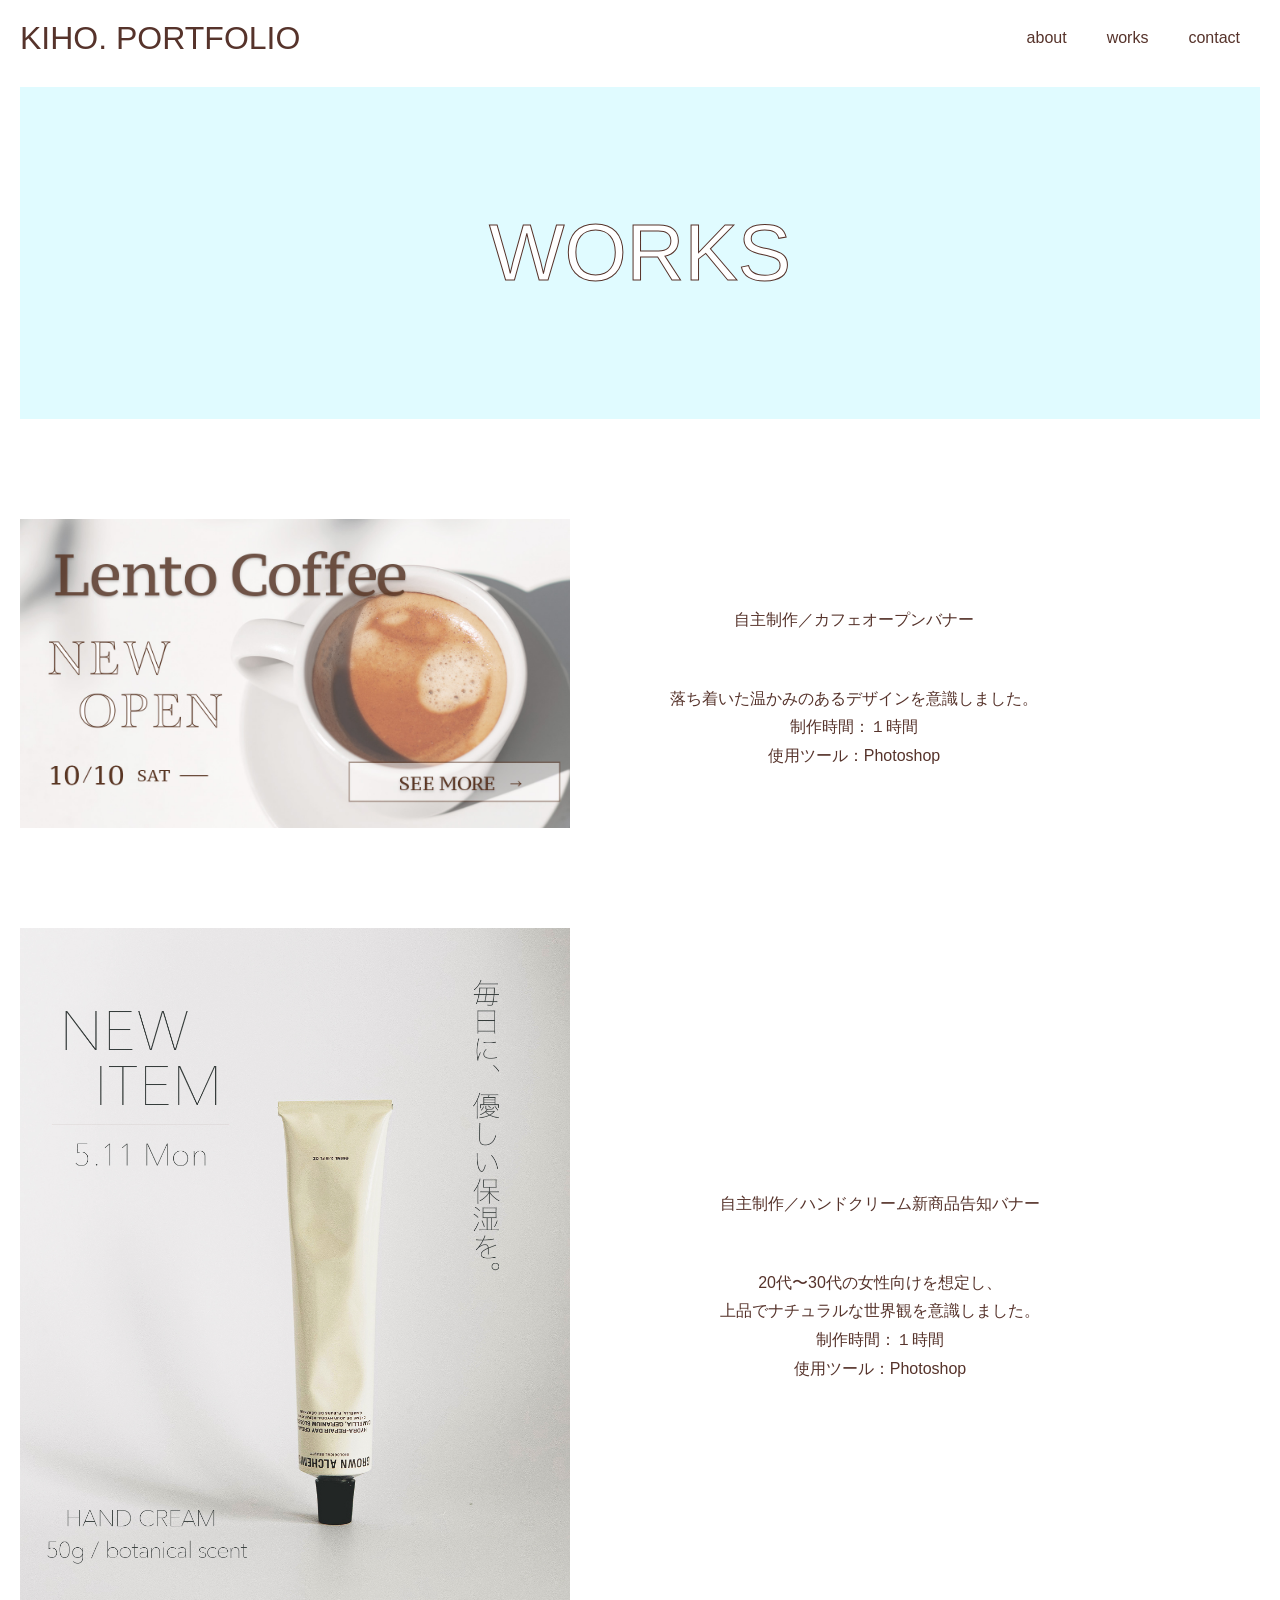
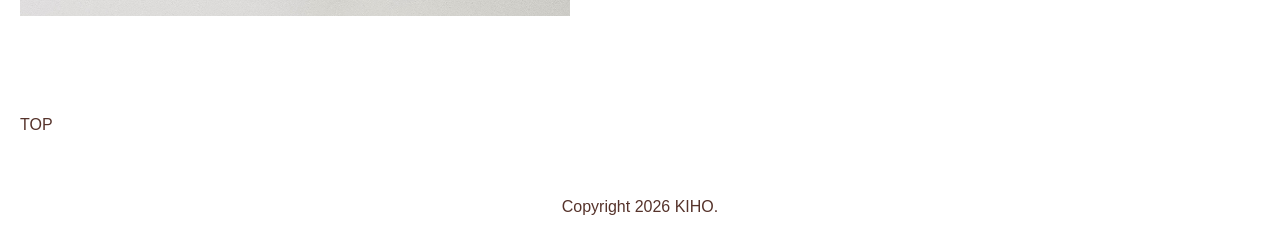
==== works.html @ 5dc33791 "Add files via upload" ====
<!doctype html>
<html>
  <head>
    <meta charset="utf-8" />
    <meta name="author" content="KIHO" />
    <meta name="description" content="PORTFOLIO" />
    <title>KIHO.PORTFOLIO</title>
    <link href="image/favicon.png" rel="icon" />
    <link href="reset.css" rel="stylesheet" />
    <link href="style.css" media="all" rel="stylesheet" />
  </head>
  <body>
    <header>
      <h1 id="logo"><a href="index.html">KIHO. PORTFOLIO</a></h1>
      <nav>
        <ul>
          <li><a href="index.html#about">about</a></li>
          <li><a href="works.html">works</a></li>
          <li><a href="index.html#contact">contact</a></li>
        </ul>
      </nav>
    </header>
    <main>
      <section>
        <div class="works-heading">
          <h2 class="works-title">WORKS</h2>
        </div>
        <div class="works-item">
          <img
            class="works-img2"
            src="image/bannerPF2-1.jpg"
            alt="イメージ画像"
          />
          <div class="works-text">
            <h3>自主制作／カフェオープンバナー</h3>
            <p>落ち着いた温かみのあるデザインを意識しました。</p>
            <p>制作時間：１時間</p>
            <p>使用ツール：Photoshop</p>
          </div>
        </div>
        <div class="works-item">
          <img
            class="works-img2"
            src="image/bannerPF3-2.jpg"
            alt="イメージ画像"
          />
          <div class="works-text">
            <h3>自主制作／ハンドクリーム新商品告知バナー</h3>
            <p>
              20代〜30代の女性向けを想定し、<br />
              上品でナチュラルな世界観を意識しました。
            </p>
            <p>制作時間：１時間</p>
            <p>使用ツール：Photoshop</p>
          </div>
        </div>
      </section>
      <p class="TOP"><a href="#logo">TOP</a></p>
    </main>
    <footer>
      <p>Copyright 2026 KIHO.</p>
    </footer>
  </body>
</html>
---- style.css ----
@charset "UTF-8";
body {
  font-size: 16px;
  font-family: "Noto Sans JP", sans-serif;
  color: #56332b;
}
header {
  width: 1240px;
  margin: 20px auto 30px;
  display: flex;
  justify-content: space-between;
  align-items: center;
}
h1 {
  font-size: 32px;
}
h1:hover {
  text-decoration: underline solid 1px;
}
header nav ul {
  display: flex;
  justify-content: space-around;
}
header nav ul li {
  margin: 0 20px;
}
header nav ul li a:hover {
  text-decoration: underline solid 1px;
}
.mainvisualDiv {
  text-align: center;
  margin-bottom: 100px;
}
.mainvisual {
  width: 1240px;
}
#about {
  width: 1240px;
  display: flex;
  gap: 40px;
  margin: 0 auto 100px;
  align-items: center;
}
.adout-img {
  width: 500px;
}
.about-text h2 {
  font-size: 24px;
  font-weight: bold;
  margin-bottom: 40px;
}
.about-text {
  line-height: 1.8;
  text-align: center;
  margin-top: -20px;
}
.works {
  width: 1240px;
  margin: 0 auto 90px;
}
.works h2 {
  text-align: center;
  font-size: 24px;
  font-weight: bold;
  margin-bottom: 60px;
}
.worksdiv {
  display: flex;
  justify-content: flex-start;
  gap: 40px;
  margin-bottom: 100px;
}
.works-img {
  width: 400px;
  height: 300px;
  object-fit: contain;
}
.warks-btn {
  text-align: center;
}
.works-button {
  text-align: center;
  background-color: rgba(194, 247, 255, 0.5);
  padding: 18px 80px;
}
.works-button:hover {
  text-decoration: underline solid 1px;
}
#contact {
  text-align: center;
}
#contact h2 {
  font-size: 24px;
  font-weight: bold;
  margin-bottom: 60px;
}
form {
  width: 600px;
  margin: 0 auto;
}
input[type="text"],
input[type="email"],
textarea {
  border: 1px solid #56332b;
  background-color: #ffffff;
  width: 100%;
  margin-top: 5px;
  padding: 4px 8px;
}
textarea {
  height: 148px;
  margin-bottom: 30px;
}
form > p {
  line-height: 1.4;
  margin-bottom: 20px;
}
.submitBtn {
  text-align: center;
}
input[type="submit"] {
  background-color: rgba(194, 247, 255, 0.5);
  padding: 14px 100px;
  margin-bottom: 5px;
}
input[type="submit"]:hover {
  text-decoration: underline solid 1px;
}
.TOP {
  display: block;
  width: 1240px;
  margin: 100px auto 50px;
}
.TOP:hover {
  text-decoration: underline solid 1px;
}
footer {
  text-align: center;
  padding: 14px 10px 20px;
}
.works-heading {
  background-color: rgba(194, 247, 255, 0.5);
  width: 1240px;
  text-align: center;
  padding: 120px 0;
  margin: 20px auto 100px;
}
.works-title {
  font-size: 80px;
  font-weight: 400;
  color: #ffffff;
  -webkit-text-stroke: 1px #56332b;
  etter-spacing: 0.05em;
}
.works-item {
  width: 1240px;
  display: flex;
  gap: 100px;
  margin: 0 auto 100px;
  align-items: center;
}
.works-img2 {
  width: 550px;
}
h3 {
  margin: 50px;
}
.works-text {
  line-height: 1.8;
  text-align: center;
  margin-top: -20px;
}
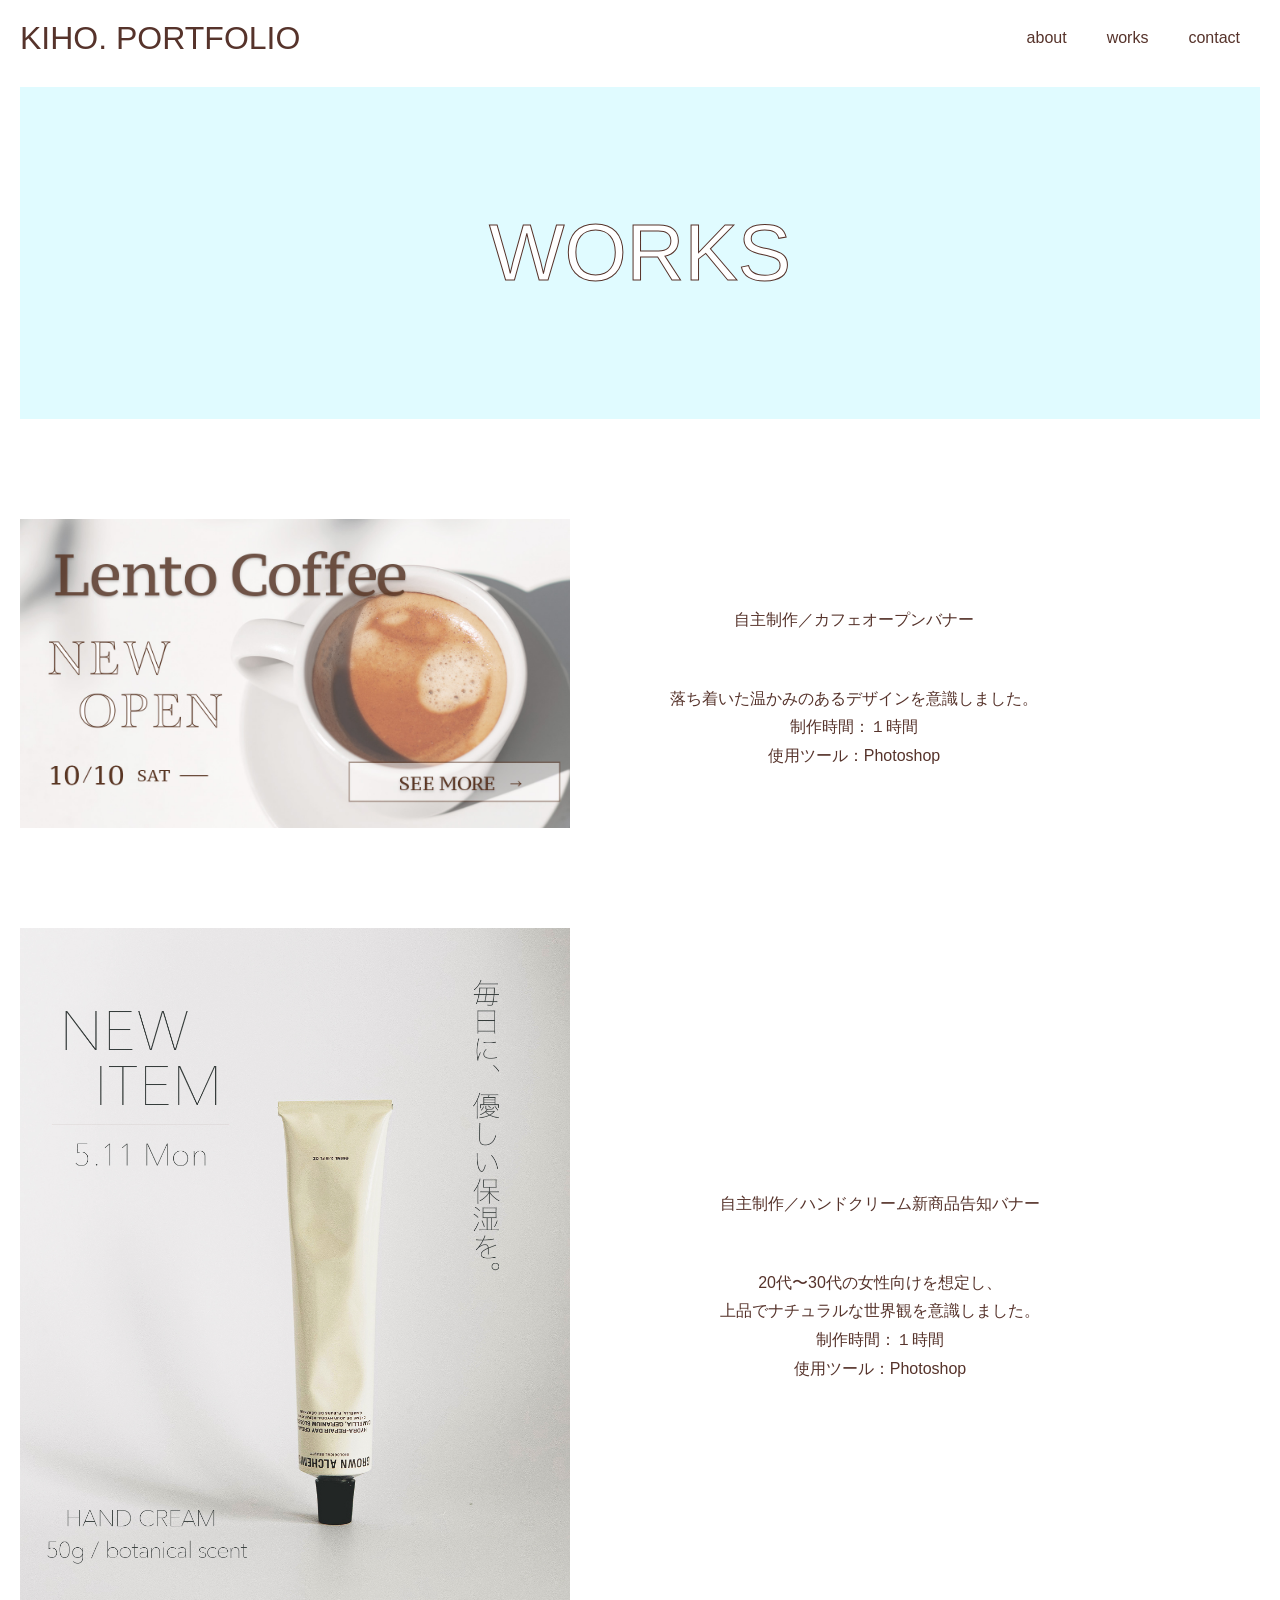
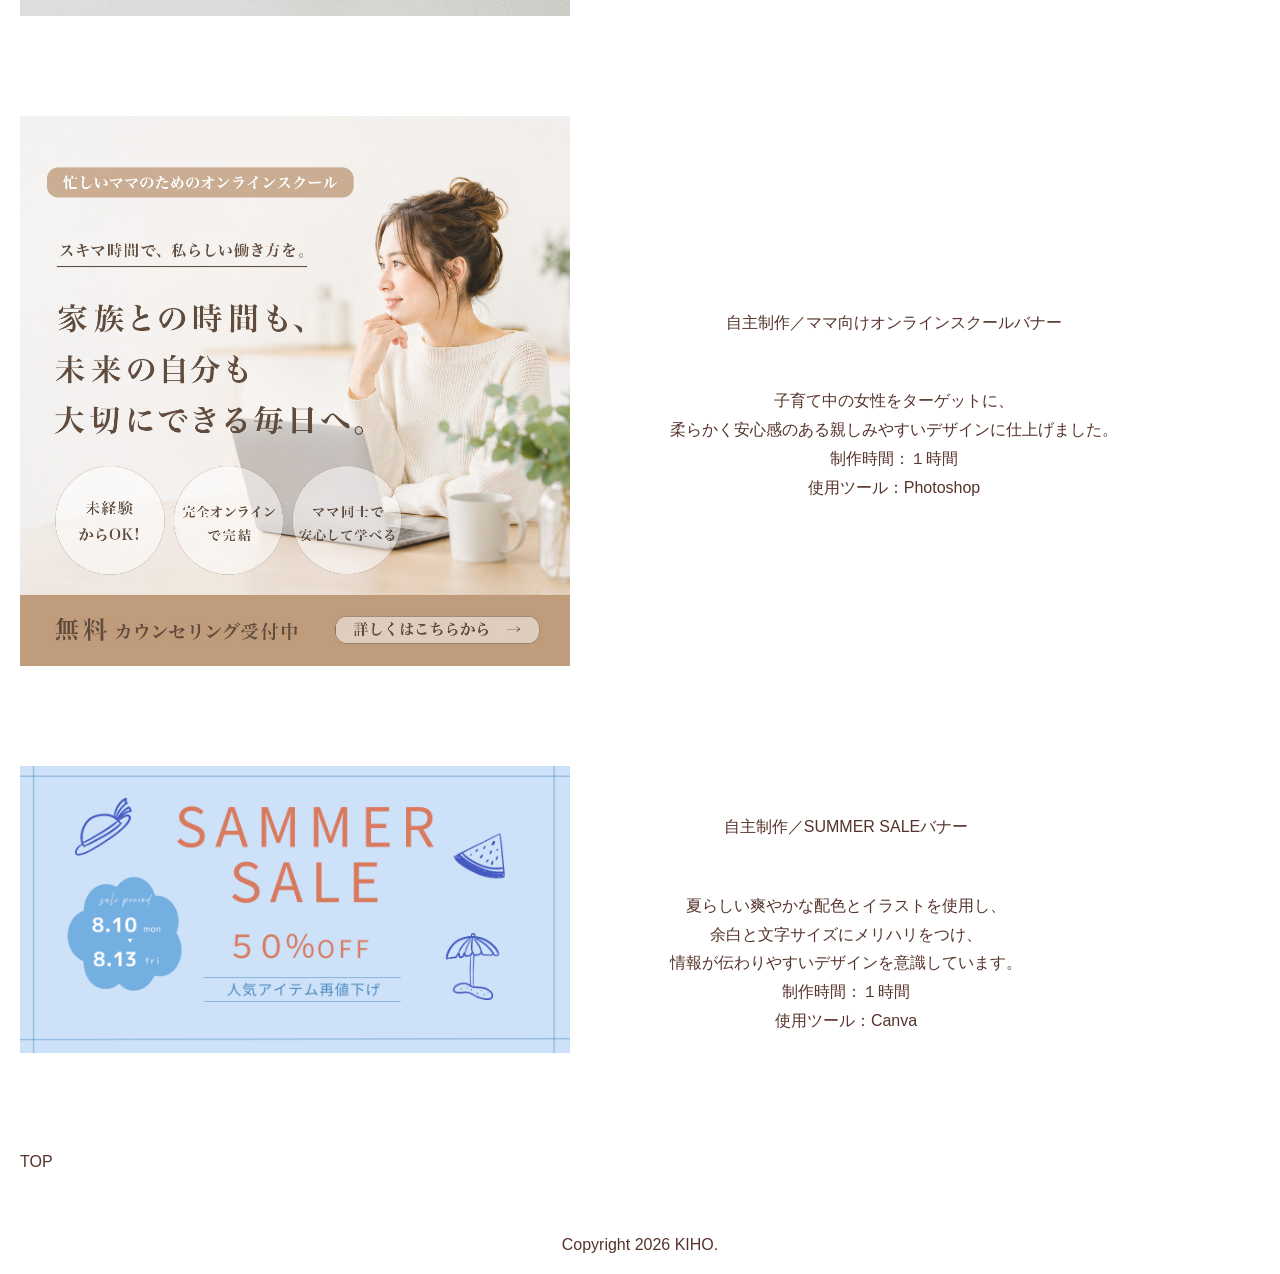
==== commit 9a7759fc: "ポートフォリオ更新" ====
--- a/works.html
+++ b/works.html
@@ -54,6 +54,39 @@
             <p>使用ツール：Photoshop</p>
           </div>
         </div>
+        <div class="works-item">
+          <img
+            class="works-img2"
+            src="image/bannerPF4-3.jpg"
+            alt="イメージ画像"
+          />
+          <div class="works-text">
+            <h3>自主制作／ママ向けオンラインスクールバナー</h3>
+            <p>
+              子育て中の女性をターゲットに、<br />
+              柔らかく安心感のある親しみやすいデザインに仕上げました。
+            </p>
+            <p>制作時間：１時間</p>
+            <p>使用ツール：Photoshop</p>
+          </div>
+        </div>
+        <div class="works-item">
+          <img
+            class="works-img2"
+            src="image/bannerPF5-2.png"
+            alt="イメージ画像"
+          />
+          <div class="works-text">
+            <h3>自主制作／SUMMER SALEバナー</h3>
+            <p>
+              夏らしい爽やかな配色とイラストを使用し、<br />
+              余白と文字サイズにメリハリをつけ、<br />
+              情報が伝わりやすいデザインを意識しています。
+            </p>
+            <p>制作時間：１時間</p>
+            <p>使用ツール：Canva</p>
+          </div>
+        </div>
       </section>
       <p class="TOP"><a href="#logo">TOP</a></p>
     </main>
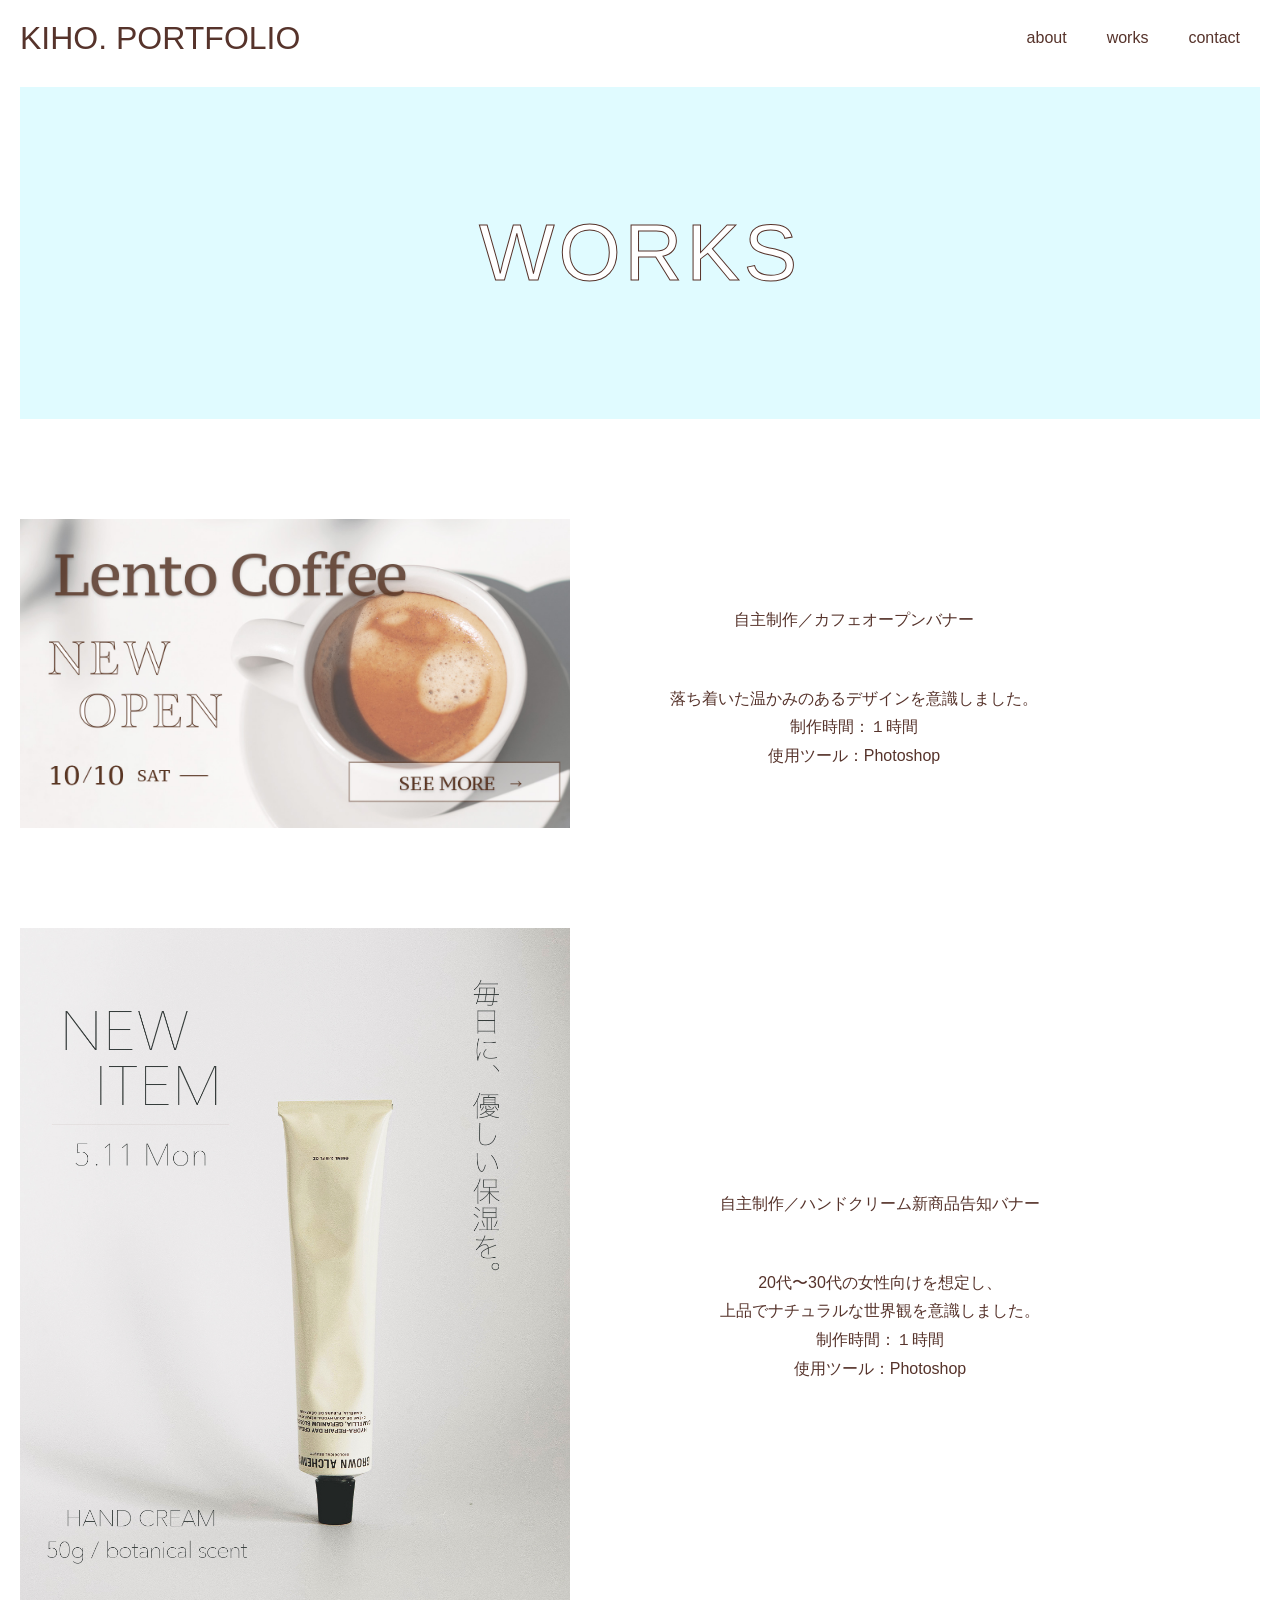
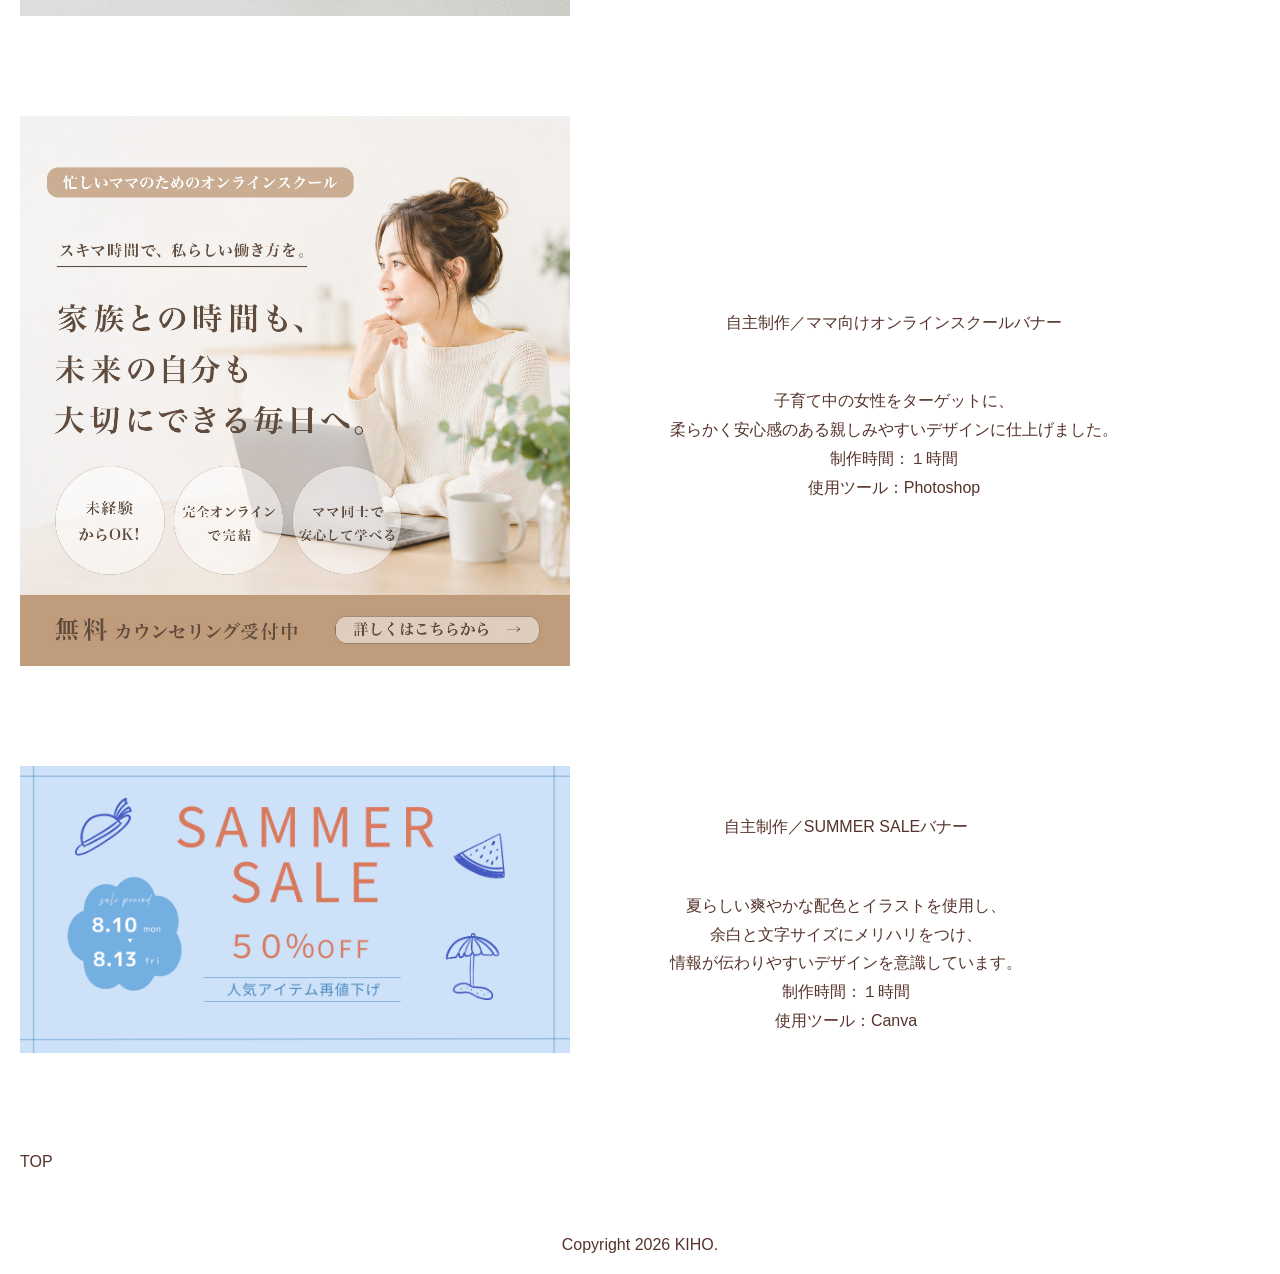
==== commit 39b1f6a0: "レスポンシブ対応" ====
--- a/works.html
+++ b/works.html
@@ -2,6 +2,7 @@
 <html>
   <head>
     <meta charset="utf-8" />
+    <meta name="viewport" content="width=device-width,initial-scale=1" />
     <meta name="author" content="KIHO" />
     <meta name="description" content="PORTFOLIO" />
     <title>KIHO.PORTFOLIO</title>
@@ -88,7 +89,7 @@
           </div>
         </div>
       </section>
-      <p class="TOP"><a href="#logo">TOP</a></p>
+      <p class="top"><a href="#logo">TOP</a></p>
     </main>
     <footer>
       <p>Copyright 2026 KIHO.</p>
--- a/style.css
+++ b/style.css
@@ -126,7 +126,7 @@
 input[type="submit"]:hover {
   text-decoration: underline solid 1px;
 }
-.TOP {
+.top {
   display: block;
   width: 1240px;
   margin: 100px auto 50px;
@@ -150,7 +150,7 @@
   font-weight: 400;
   color: #ffffff;
   -webkit-text-stroke: 1px #56332b;
-  etter-spacing: 0.05em;
+  letter-spacing: 0.05em;
 }
 .works-item {
   width: 1240px;
@@ -170,3 +170,67 @@
   text-align: center;
   margin-top: -20px;
 }
+@media screen and (max-width: 640px) {
+  header,
+  #about,
+  .works,
+  form,
+  .top,
+  .works-heading,
+  .works-item {
+    width: 100%;
+  }
+  .mainvisual,
+  .works-img,
+  .works-img2 {
+    width: 100%;
+  }
+  body {
+    padding: 0 16px;
+    font-size: 12px;
+  }
+  header {
+    flex-direction: column;
+    gap: 20px;
+    margin-top: 20px;
+  }
+  header nav ul {
+    gap: 16px;
+    flex-wrap: wrap;
+  }
+  #about {
+    flex-direction: column;
+    gap: 30px;
+  }
+  .about-img {
+    width: 80%;
+    max-width: 300px;
+  }
+  .works-title {
+    font-size: 48px;
+  }
+  h1 {
+    font-size: 24px;
+  }
+  h2 {
+    font-size: 20px;
+  }
+  .about-text,
+  .works-text {
+    font-size: 14px;
+    line-height: 1.8;
+  }
+  .works-heading {
+    padding: 80px 0;
+  }
+  .works h2 {
+    margin-bottom: 20px;
+  }
+  .worksdiv {
+    margin-bottom: 20px;
+  }
+  .works-item {
+    flex-direction: column;
+    gap: 30px;
+  }
+}
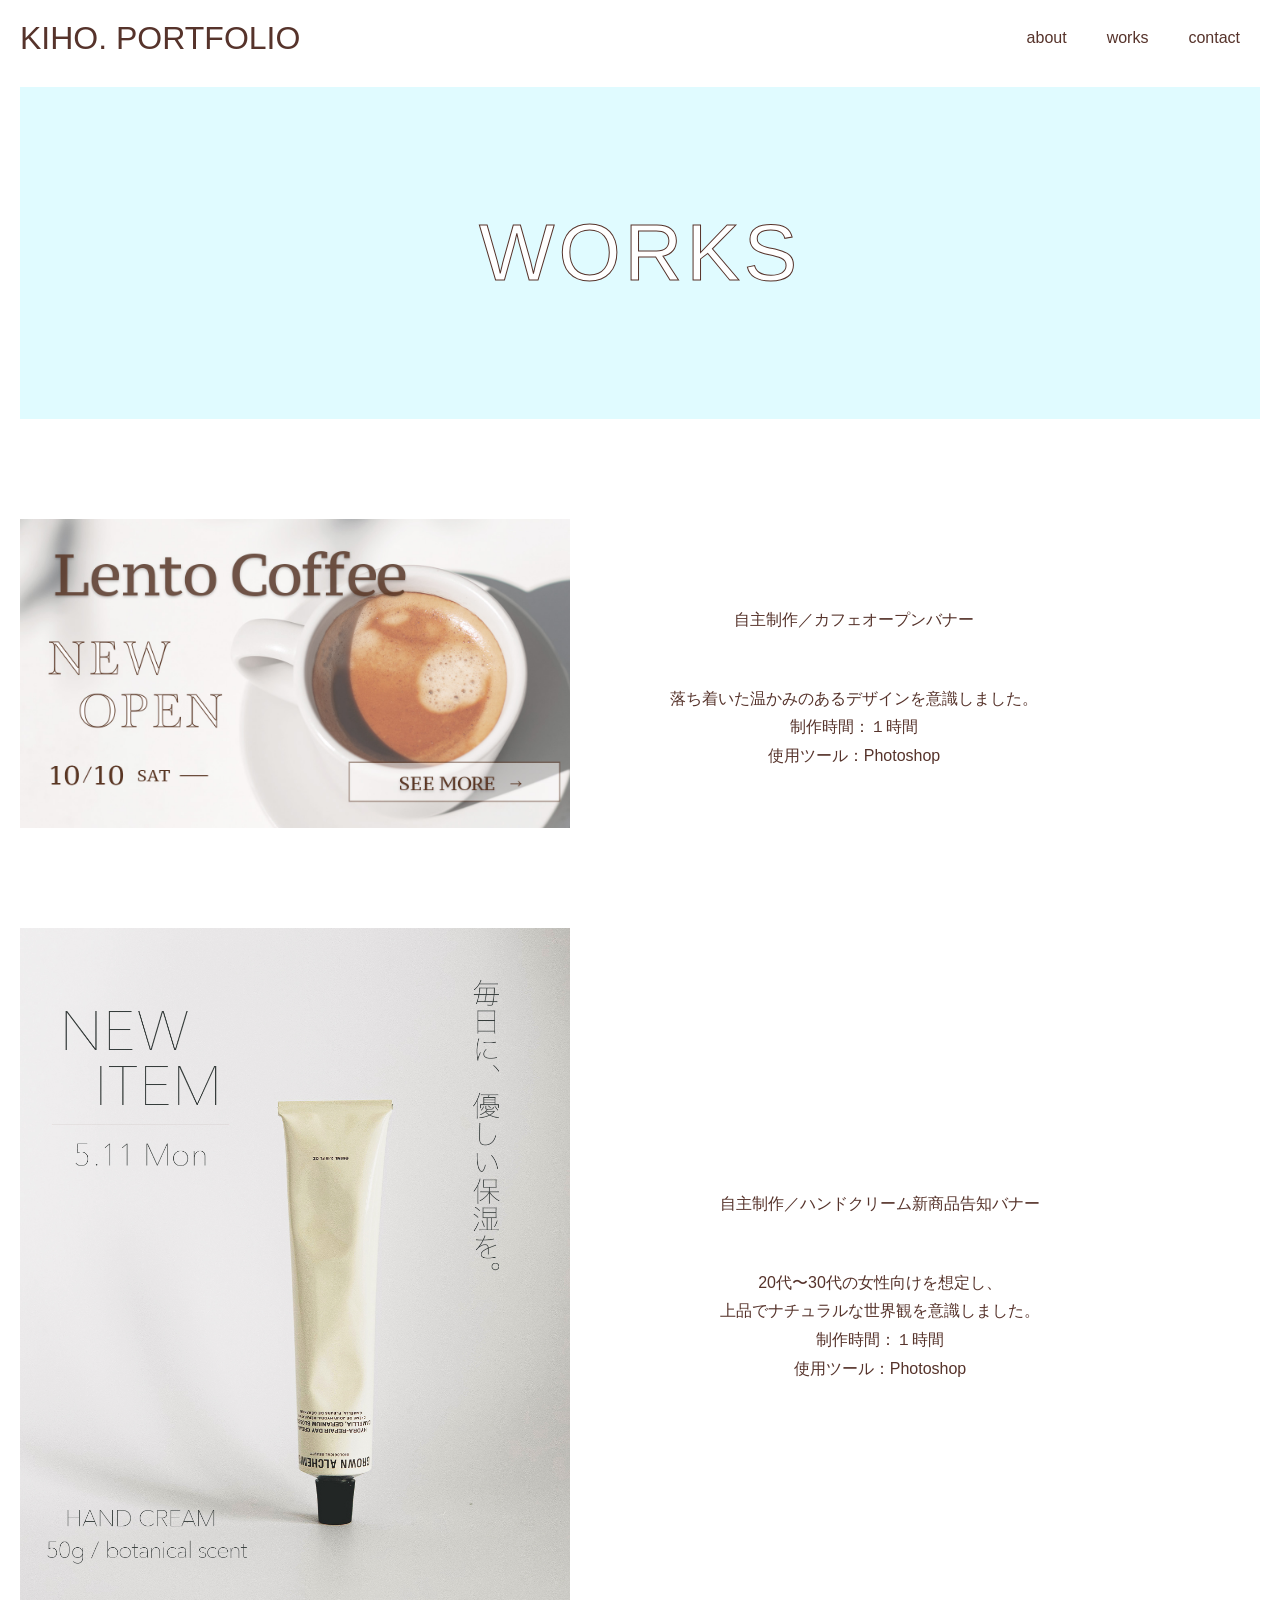
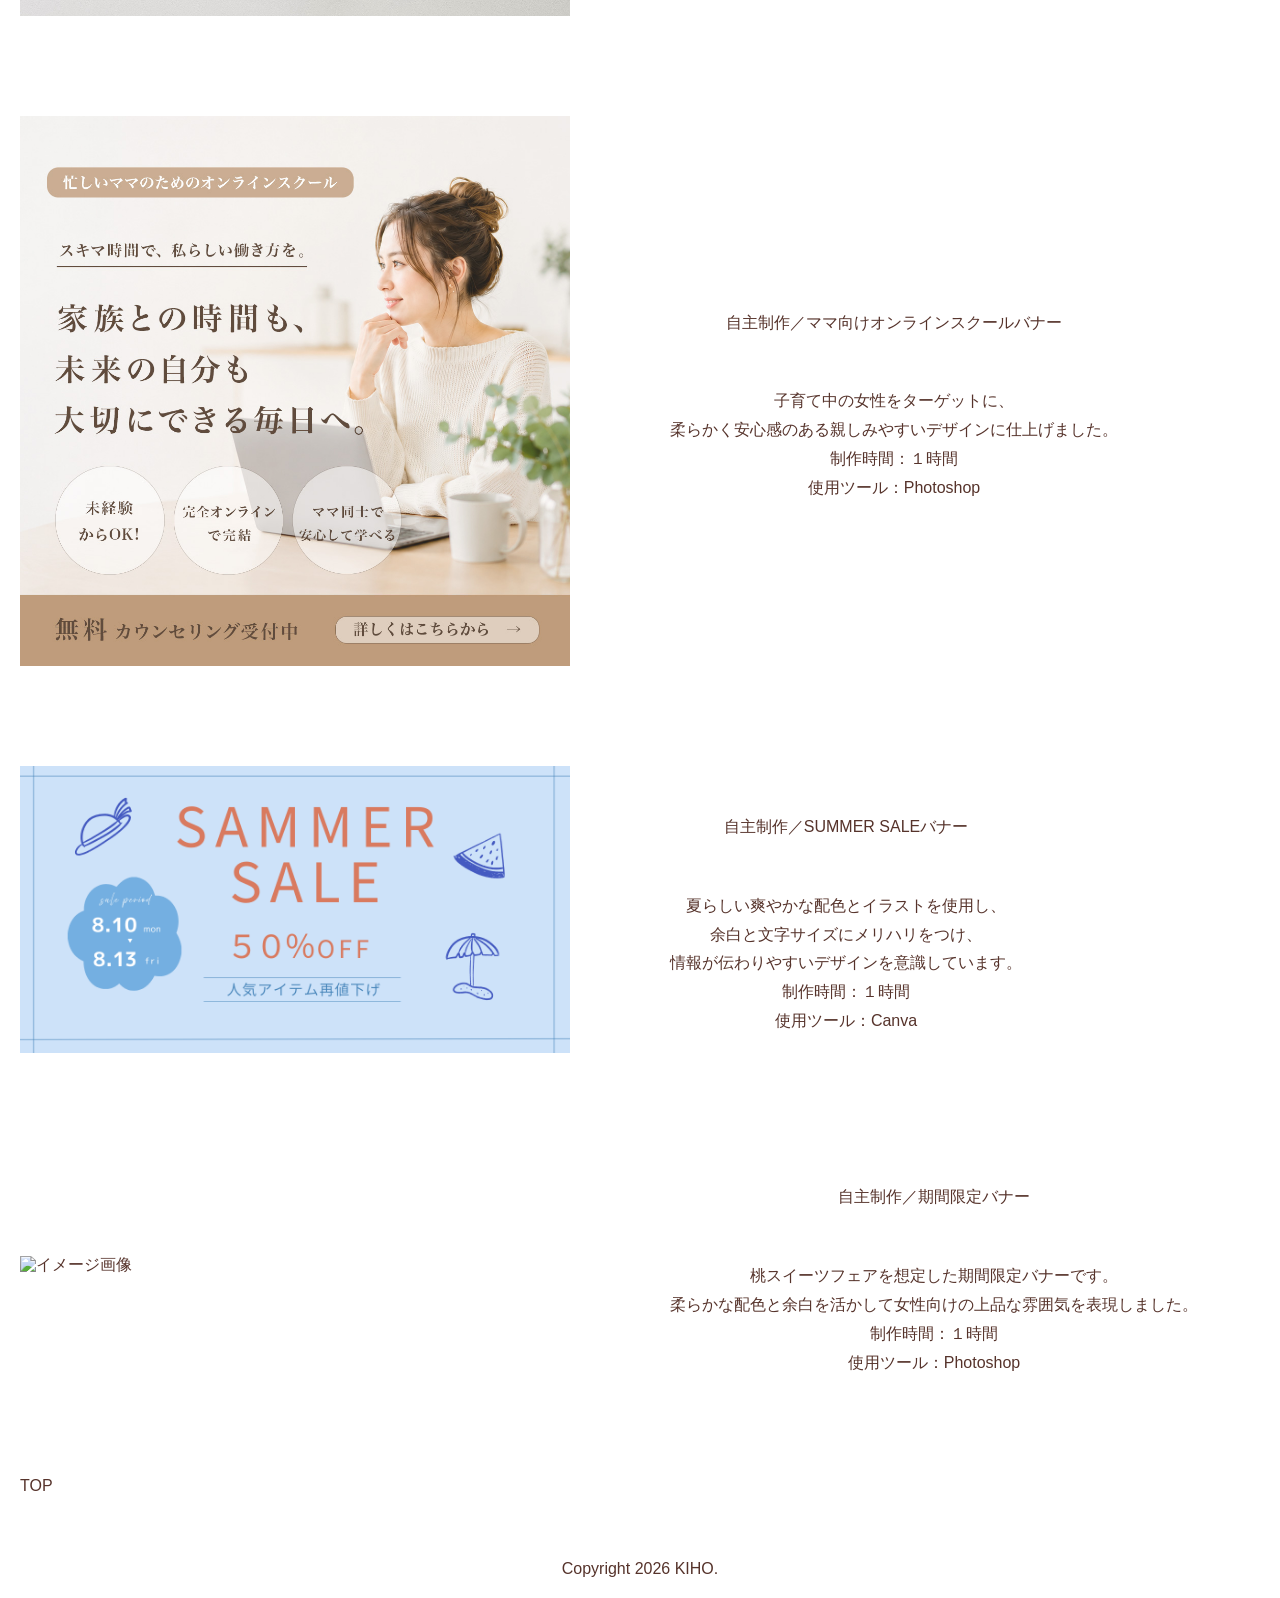
==== commit 726064d7: "ポートフォリオ更新" ====
--- a/works.html
+++ b/works.html
@@ -88,6 +88,22 @@
             <p>使用ツール：Canva</p>
           </div>
         </div>
+        <div class="works-item">
+          <img
+            class="works-img2"
+            src="image/bannerPF6.png"
+            alt="イメージ画像"
+          />
+          <div class="works-text">
+            <h3>自主制作／期間限定バナー</h3>
+            <p>
+              桃スイーツフェアを想定した期間限定バナーです。<br />
+              柔らかな配色と余白を活かして女性向けの上品な雰囲気を表現しました。
+            </p>
+            <p>制作時間：１時間</p>
+            <p>使用ツール：Photoshop</p>
+          </div>
+        </div>
       </section>
       <p class="top"><a href="#logo">TOP</a></p>
     </main>
--- a/style.css
+++ b/style.css
@@ -41,12 +41,13 @@
   margin: 0 auto 100px;
   align-items: center;
 }
-.adout-img {
-  width: 500px;
+.about-img {
+  width: 420px;
 }
 .about-text h2 {
   font-size: 24px;
   font-weight: bold;
+  letter-spacing: 0.08em;
   margin-bottom: 40px;
 }
 .about-text {
@@ -62,6 +63,7 @@
   text-align: center;
   font-size: 24px;
   font-weight: bold;
+  letter-spacing: 0.08em;
   margin-bottom: 60px;
 }
 .worksdiv {
@@ -92,6 +94,7 @@
 #contact h2 {
   font-size: 24px;
   font-weight: bold;
+  letter-spacing: 0.08em;
   margin-bottom: 60px;
 }
 form {
@@ -131,7 +134,7 @@
   width: 1240px;
   margin: 100px auto 50px;
 }
-.TOP:hover {
+.top:hover {
   text-decoration: underline solid 1px;
 }
 footer {
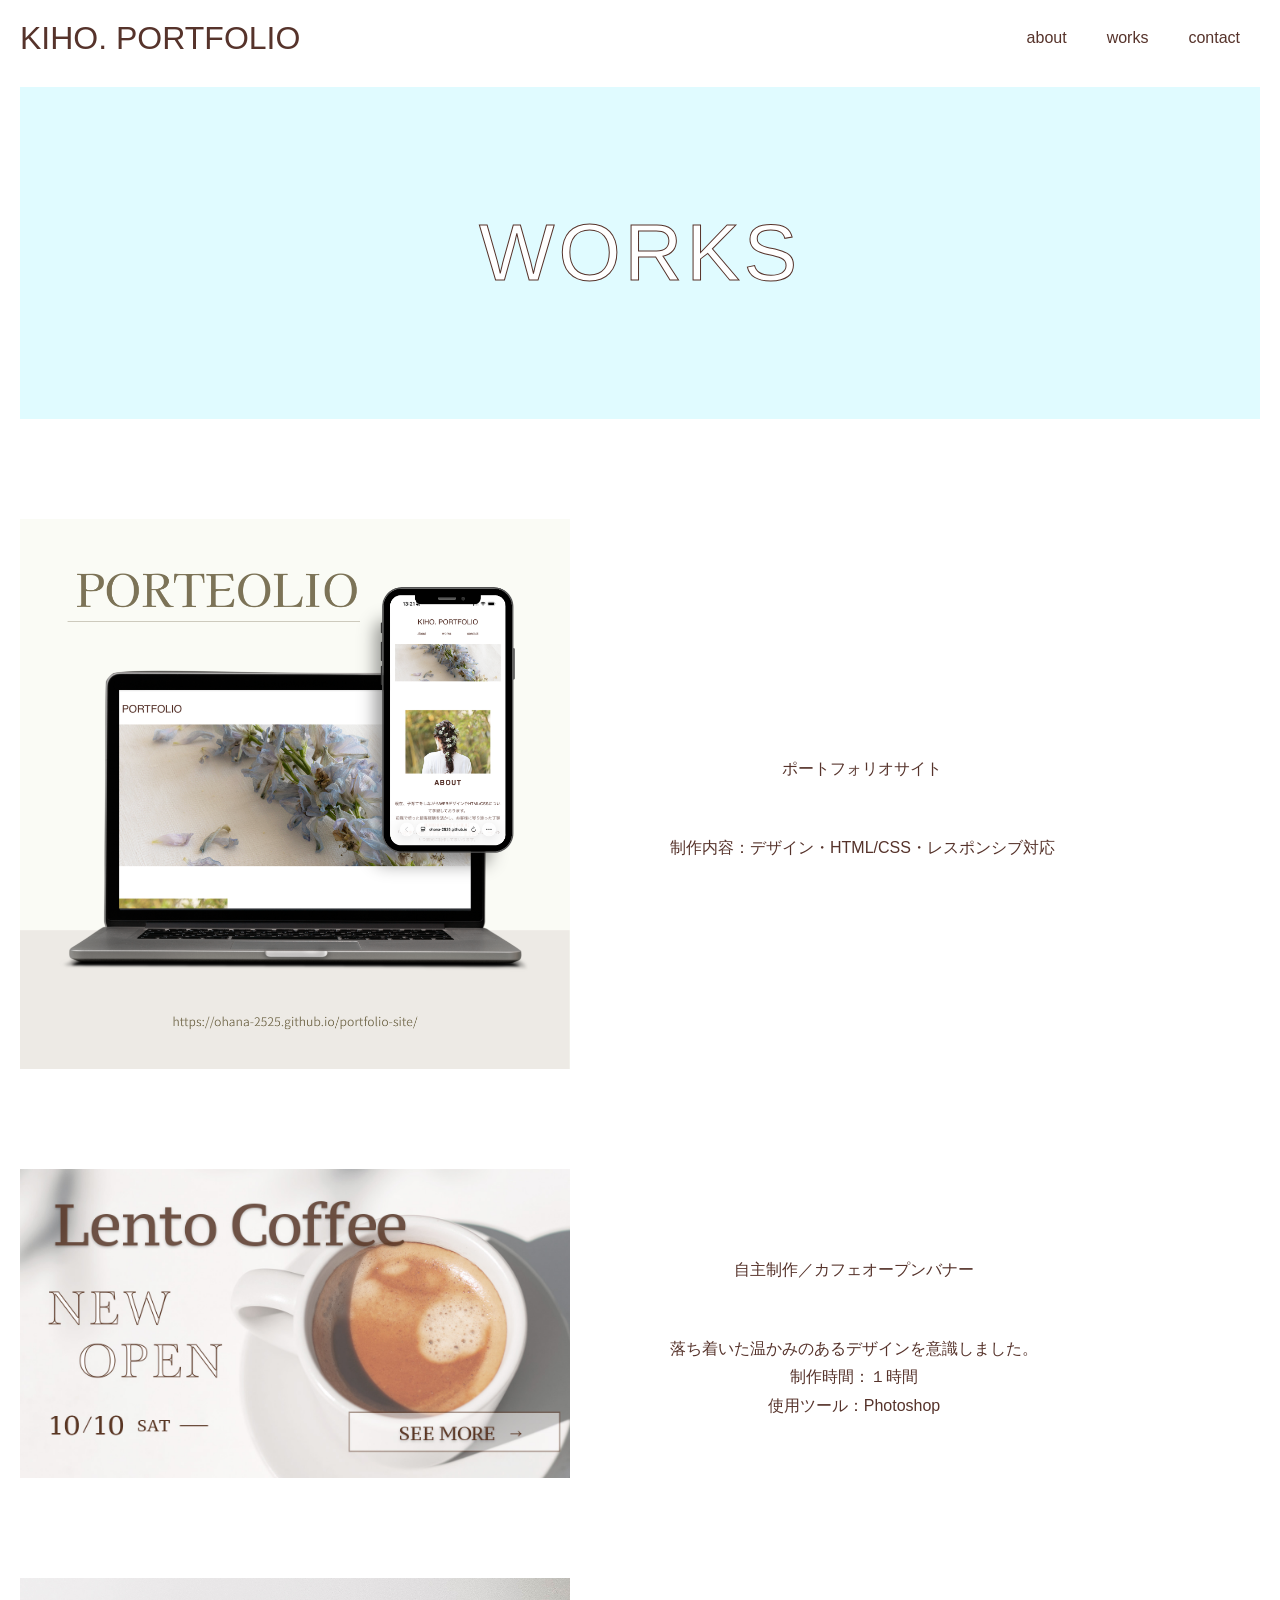
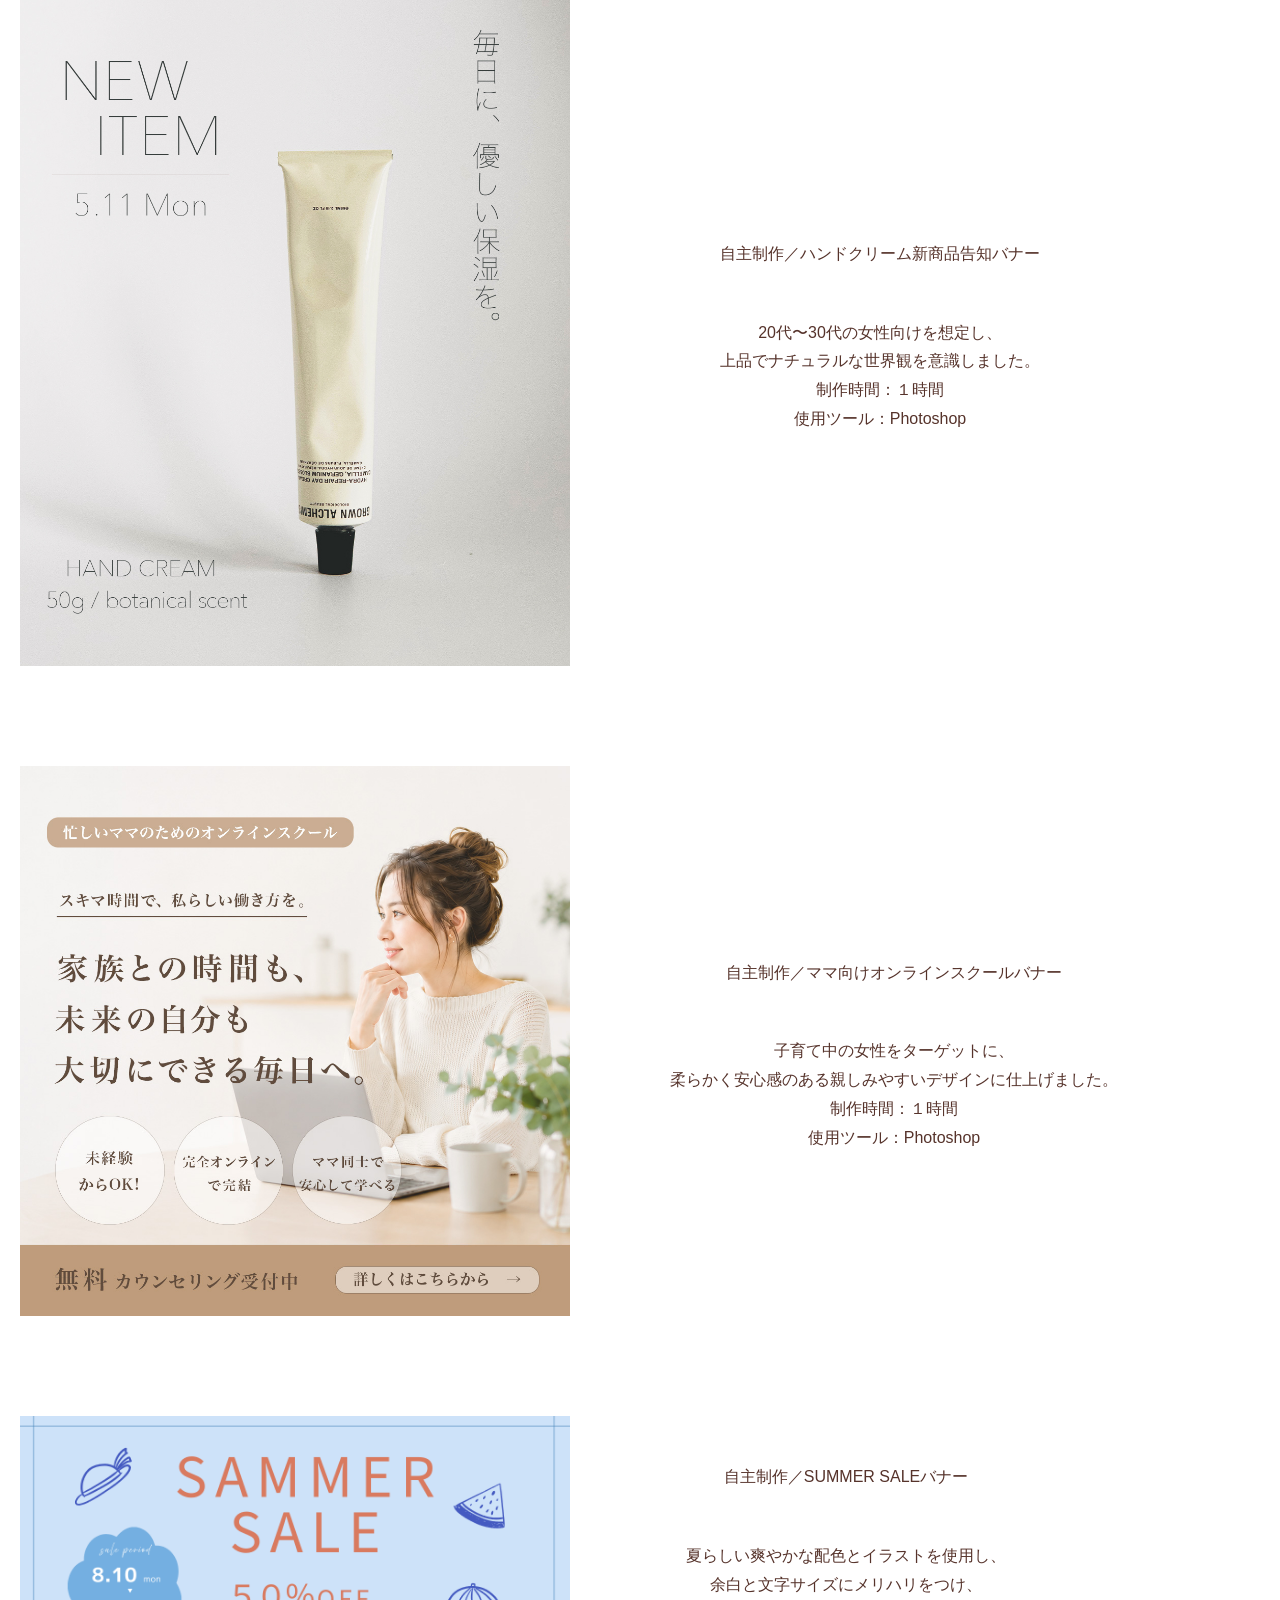
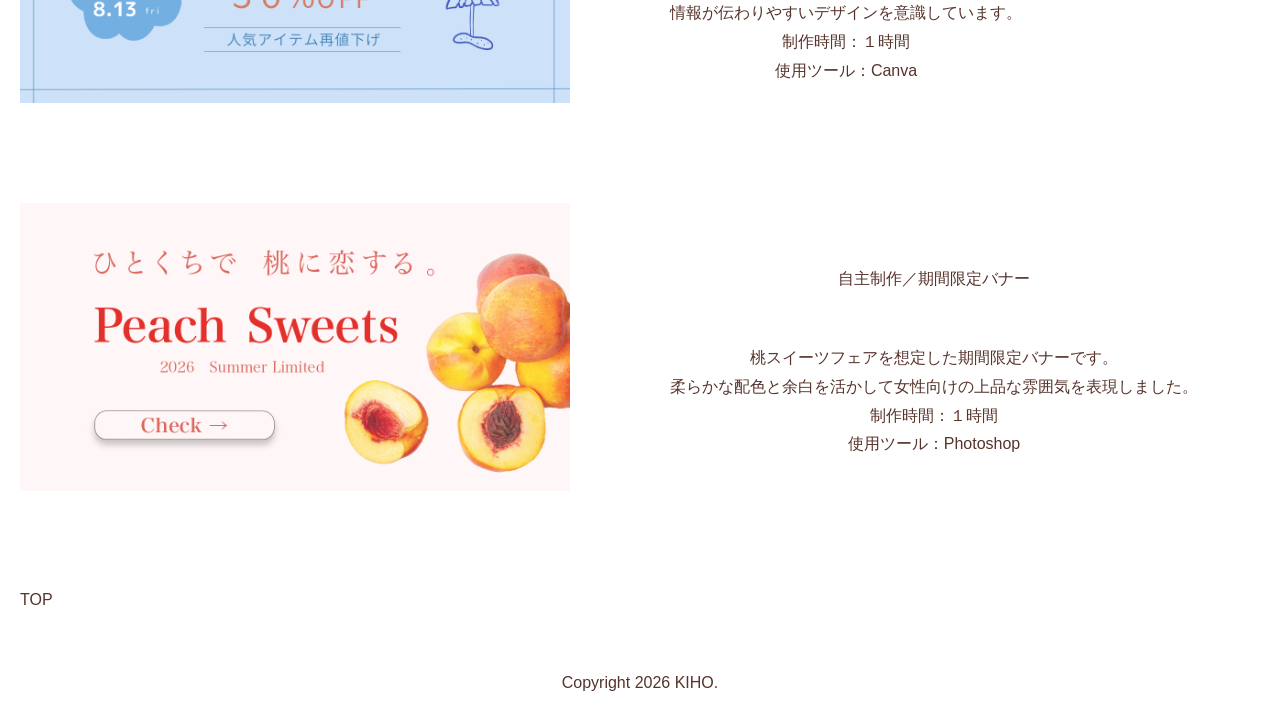
==== commit 7ef60ecc: "ポートフォリオ更新" ====
--- a/works.html
+++ b/works.html
@@ -25,6 +25,17 @@
       <section>
         <div class="works-heading">
           <h2 class="works-title">WORKS</h2>
+        </div>
+        <div class="works-item">
+          <img
+            class="works-img2"
+            src="image/portfolioimg.png"
+            alt="イメージ画像"
+          />
+          <div class="works-text">
+            <h3>ポートフォリオサイト</h3>
+            <p>制作内容：デザイン・HTML/CSS・レスポンシブ対応</p>
+          </div>
         </div>
         <div class="works-item">
           <img
